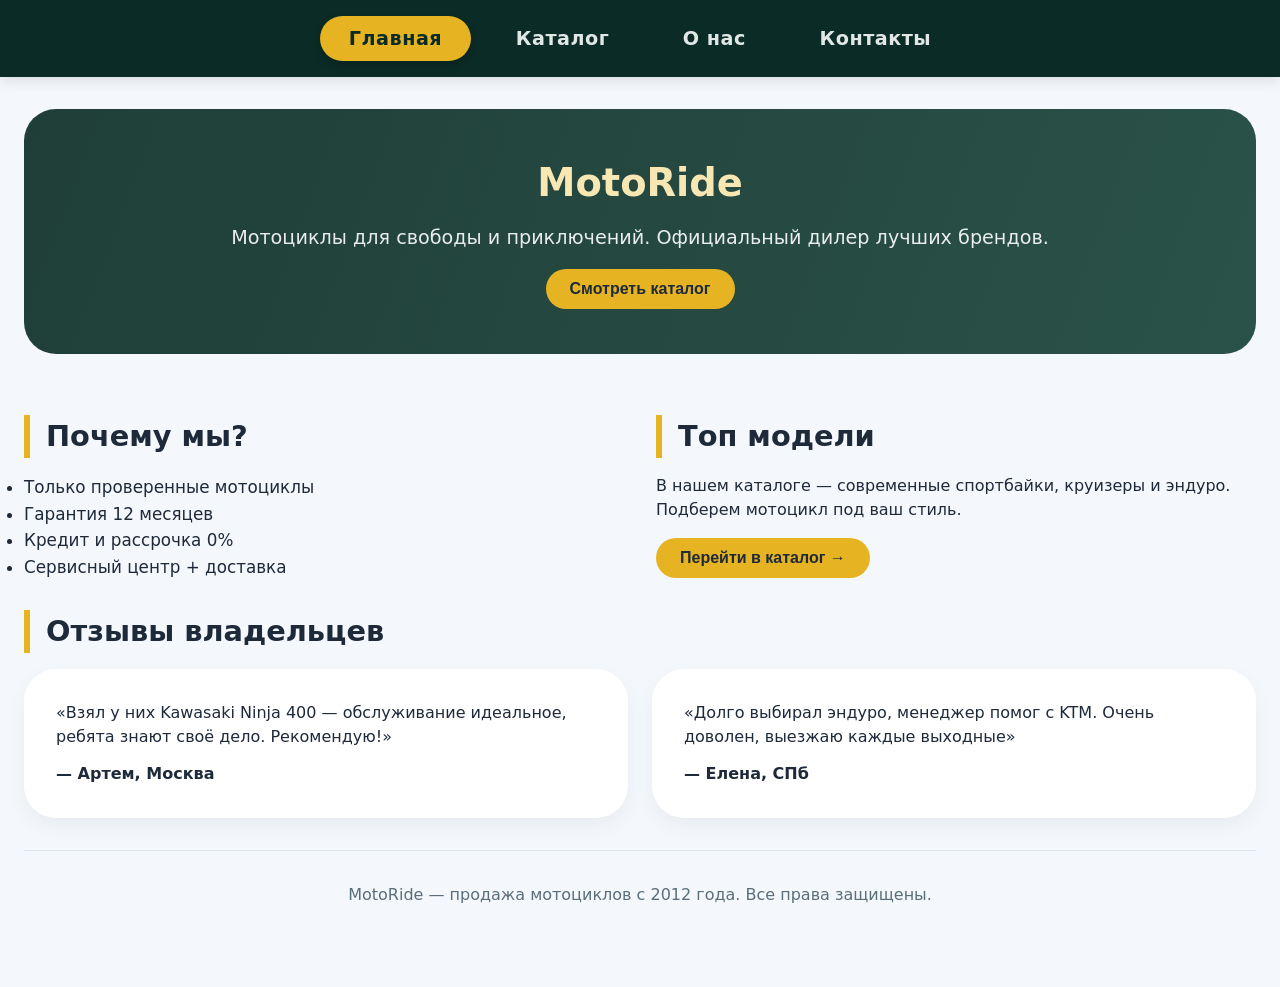
==== index.html @ f4142a08 "Add files via upload" ====
<!DOCTYPE html>
<html lang="ru">
<head>
    <meta charset="UTF-8">
    <meta name="viewport" content="width=device-width, initial-scale=1.0, user-scalable=yes">
    <title>MotoRide | Продажа мотоциклов</title>
    <link rel="stylesheet" href="css/style.css">
</head>
<body>

<div class="nav-bar">
    <a href="index.html"><button class="nav-btn active" data-page="home">Главная</button></a>
    <a href="catalog.html"><button class="nav-btn" data-page="catalog">Каталог</button></a>
    <a href="about.html"><button class="nav-btn" data-page="about">О нас</button></a>
    <a href="contacts.html"><button class="nav-btn" data-page="contacts">Контакты</button></a>
</div>

<div class="pages-container">
    <div id="home" class="page active-page">
        <div class="hero">
            <h1>MotoRide</h1>
            <p>Мотоциклы для свободы и приключений. Официальный дилер лучших брендов.</p>
            <button class="btn" id="heroCatalogBtn">Смотреть каталог</button>
        </div>

        <div style="display: flex; flex-wrap: wrap; gap: 2rem; justify-content: space-between;">
            <div style="flex: 1; min-width: 200px;">
                <h2>Почему мы?</h2>
                <ul style="margin-top: 1rem; line-height: 1.6; font-size: 1.05rem;">
                    <li>Только проверенные мотоциклы</li>
                    <li>Гарантия 12 месяцев</li>
                    <li>Кредит и рассрочка 0%</li>
                    <li>Сервисный центр + доставка</li>
                </ul>
            </div>
            <div style="flex: 1; min-width: 200px;">
                <h2>Топ модели</h2>
                <p>В нашем каталоге — современные спортбайки, круизеры и эндуро. Подберем мотоцикл под ваш стиль.</p>
                <button class="btn" id="heroCatalogBtn2">Перейти в каталог →</button>
            </div>
        </div>

        <h2>Отзывы владельцев</h2>
        <div style="display: grid; grid-template-columns: repeat(auto-fit, minmax(240px,1fr)); gap: 1.5rem;">
            <div class="info-card" style="margin:0;">
                <p>«Взял у них Kawasaki Ninja 400 — обслуживание идеальное, ребята знают своё дело. Рекомендую!»</p>
                <p style="margin-top: 0.8rem; font-weight: bold;">— Артем, Москва</p>
            </div>
            <div class="info-card" style="margin:0;">
                <p>«Долго выбирал эндуро, менеджер помог с KTM. Очень доволен, выезжаю каждые выходные»</p>
                <p style="margin-top: 0.8rem; font-weight: bold;">— Елена, СПб</p>
            </div>
        </div>
    </div>

    <footer>
        <p>MotoRide — продажа мотоциклов с 2012 года. Все права защищены.</p>
    </footer>
</div>

<script src="js/script.js"></script>
</body>
</html>
---- css/style.css ----
* {
    margin: 0;
    padding: 0;
    box-sizing: border-box;
}

body {
    font-family: system-ui, 'Segoe UI', 'Roboto', 'Helvetica Neue', sans-serif;
    background: #f4f7fc;
    color: #1e2a3a;
    line-height: 1.5;
}

.nav-bar {
    background: #0b2b26;
    padding: 1rem 2rem;
    display: flex;
    flex-wrap: wrap;
    justify-content: center;
    gap: 1rem;
    box-shadow: 0 4px 12px rgba(0,0,0,0.1);
    position: sticky;
    top: 0;
    z-index: 100;
}

.nav-btn {
    background: transparent;
    border: none;
    font-size: 1.2rem;
    font-weight: 600;
    padding: 0.7rem 1.8rem;
    border-radius: 40px;
    color: #e0e7e5;
    cursor: pointer;
    transition: all 0.25s ease;
    font-family: inherit;
    letter-spacing: 0.5px;
}

.nav-btn:hover {
    background: #2c5e54;
    color: white;
    transform: translateY(-2px);
}

.nav-btn.active {
    background: #e6b422;
    color: #0b2b26;
    box-shadow: 0 4px 8px rgba(0,0,0,0.2);
}

.pages-container {
    max-width: 1300px;
    margin: 0 auto;
    padding: 2rem 1.5rem 4rem;
}

.page {
    display: none;
    animation: fadeIn 0.3s ease;
}

.page.active-page {
    display: block;
}

@keyframes fadeIn {
    from { opacity: 0; transform: translateY(8px);}
    to { opacity: 1; transform: translateY(0);}
}

h1 {
    font-size: 2.4rem;
    margin-bottom: 0.5rem;
    color: #0b2b26;
}

h2 {
    font-size: 1.8rem;
    margin: 1.8rem 0 1rem;
    border-left: 6px solid #e6b422;
    padding-left: 1rem;
}

h3 {
    font-size: 1.4rem;
    margin: 0.75rem 0 0.5rem;
}

.hero {
    background: linear-gradient(110deg, #1f3e38 0%, #2a5248 100%);
    color: white;
    padding: 2.8rem 2rem;
    border-radius: 32px;
    margin-bottom: 2rem;
    text-align: center;
}

.hero h1 {
    color: #f9e7b3;
    margin-bottom: 0.75rem;
}

.hero p {
    font-size: 1.2rem;
    opacity: 0.9;
}

.btn {
    display: inline-block;
    background: #e6b422;
    color: #1e2a3a;
    padding: 0.7rem 1.5rem;
    font-weight: bold;
    border-radius: 40px;
    text-decoration: none;
    margin-top: 1rem;
    transition: 0.2s;
    border: none;
    cursor: pointer;
    font-size: 1rem;
}

.btn:hover {
    background: #cf9f1a;
    transform: scale(1.02);
}

.bike-grid {
    display: grid;
    grid-template-columns: repeat(auto-fill, minmax(280px, 1fr));
    gap: 2rem;
    margin: 2rem 0;
}

.bike-card {
    background: white;
    border-radius: 28px;
    overflow: hidden;
    box-shadow: 0 8px 20px rgba(0,0,0,0.08);
    transition: all 0.25s;
}

.bike-card:hover {
    transform: translateY(-6px);
    box-shadow: 0 16px 28px rgba(0,0,0,0.12);
}

.card-img {
    background: #d9e3e8;
    height: 200px;
    display: flex;
    align-items: center;
    justify-content: center;
    font-size: 5rem;
    color: #2c5e54;
}

.card-content {
    padding: 1.3rem 1.5rem 1.8rem;
}

.price {
    font-size: 1.6rem;
    font-weight: 800;
    color: #b6560c;
    margin: 0.5rem 0;
}

.specs {
    font-size: 0.9rem;
    color: #4a5b66;
    margin: 0.5rem 0;
    border-top: 1px solid #e2e8f0;
    padding-top: 0.5rem;
}

.info-card {
    background: white;
    padding: 2rem;
    border-radius: 32px;
    box-shadow: 0 8px 20px rgba(0,0,0,0.05);
    margin: 1.5rem 0;
}

.contact-list {
    list-style: none;
    margin-top: 1rem;
}
.contact-list li {
    margin: 0.8rem 0;
    font-size: 1.1rem;
    display: flex;
    align-items: center;
    gap: 0.8rem;
}

footer {
    text-align: center;
    padding: 2rem 1rem 1rem;
    color: #5a6e7a;
    border-top: 1px solid #dce5e9;
    margin-top: 2rem;
}

@media (max-width: 680px) {
    .nav-btn {
        padding: 0.5rem 1rem;
        font-size: 1rem;
    }
    .hero h1 { font-size: 1.8rem; }
    .bike-grid { gap: 1rem; }
}
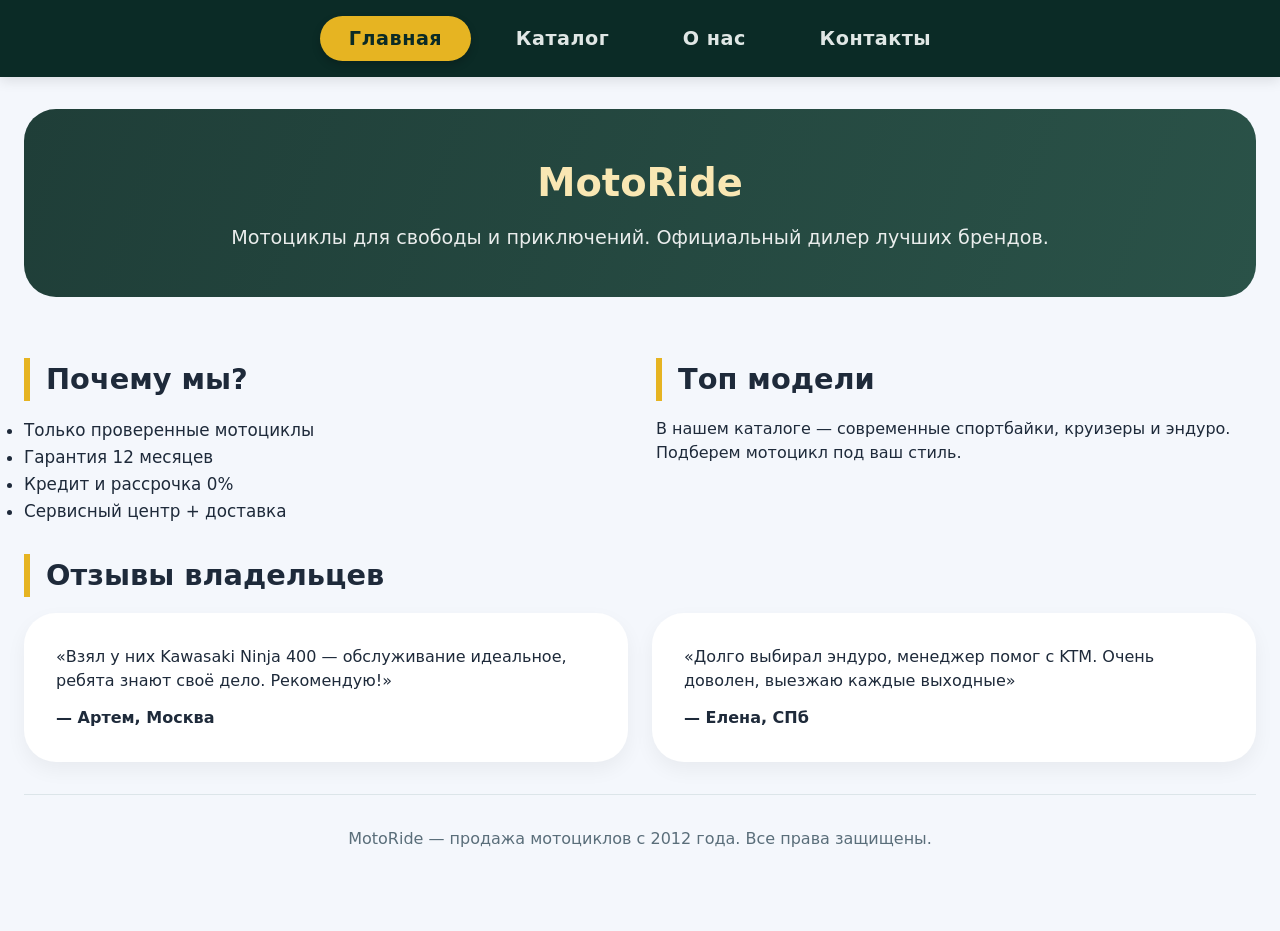
==== commit c25bcb34: "Update index.html" ====
--- a/index.html
+++ b/index.html
@@ -1,4 +1,3 @@
-
 <!DOCTYPE html>
 <html lang="ru">
 <head>
@@ -21,7 +20,6 @@
         <div class="hero">
             <h1>MotoRide</h1>
             <p>Мотоциклы для свободы и приключений. Официальный дилер лучших брендов.</p>
-            <button class="btn" id="heroCatalogBtn">Смотреть каталог</button>
         </div>
 
         <div style="display: flex; flex-wrap: wrap; gap: 2rem; justify-content: space-between;">
@@ -37,7 +35,6 @@
             <div style="flex: 1; min-width: 200px;">
                 <h2>Топ модели</h2>
                 <p>В нашем каталоге — современные спортбайки, круизеры и эндуро. Подберем мотоцикл под ваш стиль.</p>
-                <button class="btn" id="heroCatalogBtn2">Перейти в каталог →</button>
             </div>
         </div>
 
@@ -61,4 +58,4 @@
 
 <script src="js/script.js"></script>
 </body>
-</html>+</html>
